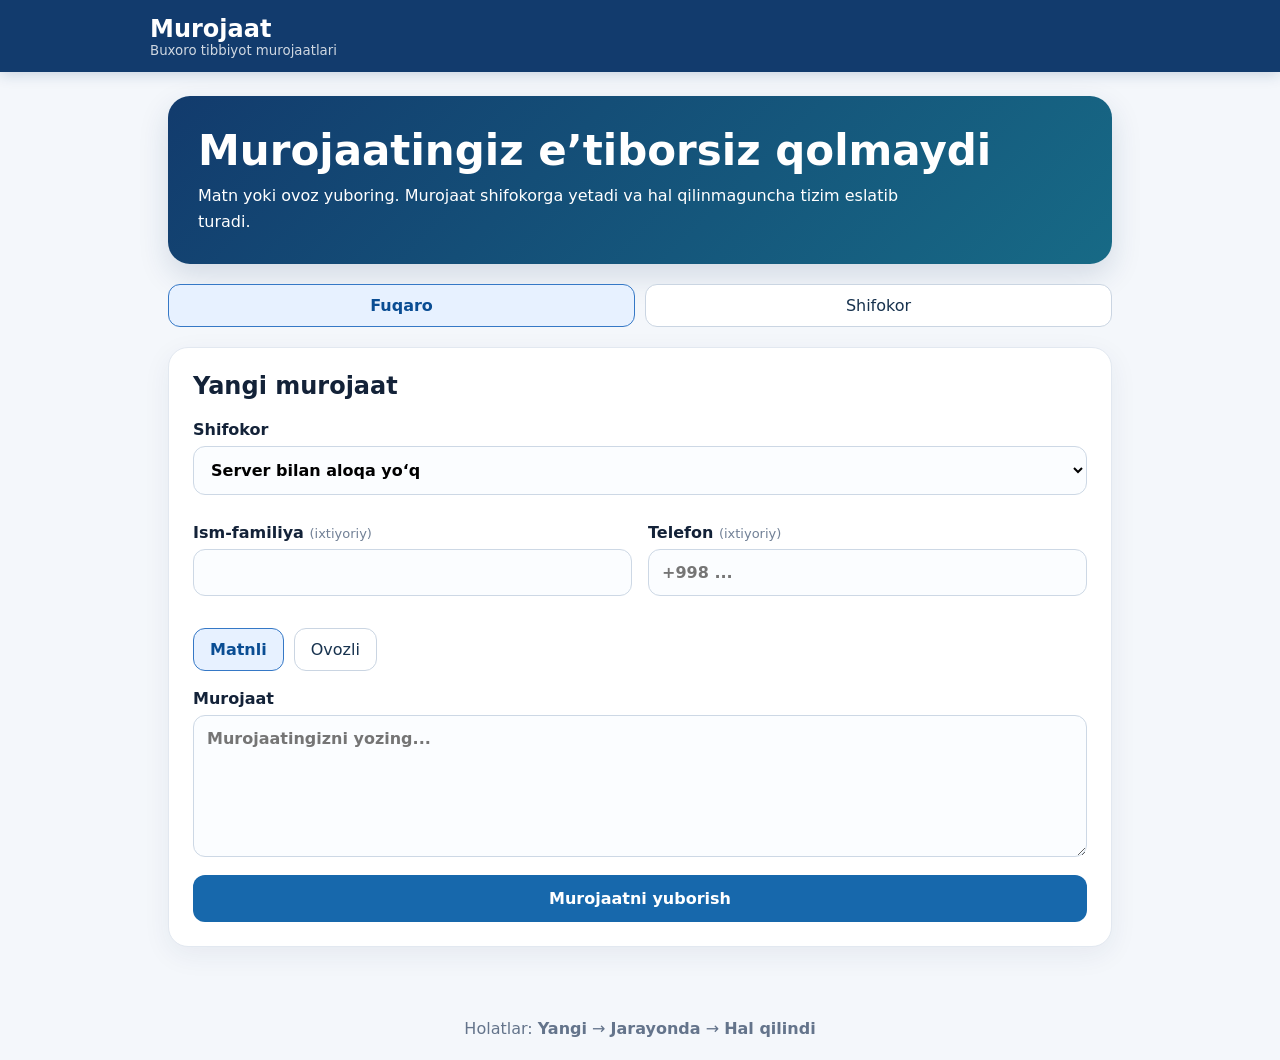
==== index.html @ 617c1271 "Build web PWA and Android APK app" ====
<!doctype html><html lang="uz"><head><meta charset="utf-8"><meta name="viewport" content="width=device-width,initial-scale=1,viewport-fit=cover"><meta name="theme-color" content="#123b6d"><title>Murojaat</title><link rel="manifest" href="/manifest.webmanifest"><link rel="stylesheet" href="/app.css"></head><body><header><div><b>Murojaat</b><small>Buxoro tibbiyot murojaatlari</small></div><button id="install" hidden>Ilovani o‘rnatish</button></header><main><section class="hero"><h1>Murojaatingiz e’tiborsiz qolmaydi</h1><p>Matn yoki ovoz yuboring. Murojaat shifokorga yetadi va hal qilinmaguncha tizim eslatib turadi.</p></section><nav><button class="tab active" data-tab="citizen">Fuqaro</button><button class="tab" data-tab="doctor">Shifokor</button></nav><section id="citizen" class="panel"><h2>Yangi murojaat</h2><label>Shifokor<select id="doctorSelect"><option>Yuklanmoqda...</option></select></label><div class="grid"><label>Ism-familiya <span>(ixtiyoriy)</span><input id="citizenName"></label><label>Telefon <span>(ixtiyoriy)</span><input id="citizenPhone" inputmode="tel" placeholder="+998 ..."></label></div><div class="mode"><button id="textMode" class="chosen">Matnli</button><button id="voiceMode">Ovozli</button></div><div id="textBox"><label>Murojaat<textarea id="message" rows="6" placeholder="Murojaatingizni yozing..."></textarea></label></div><div id="voiceBox" hidden><div class="rec"><button id="recordBtn">● Ovoz yozishni boshlash</button><b id="timer">00:00</b><audio id="preview" controls hidden></audio><p>Ovoz yozuvi 60 soniyagacha.</p></div></div><button id="submit" class="primary">Murojaatni yuborish</button><div id="result" class="notice" hidden></div></section><section id="doctor" class="panel" hidden><div id="loginBox"><h2>Shifokor kabineti</h2><label>Login<input id="login" autocomplete="username"></label><label>Parol<input id="password" type="password" autocomplete="current-password"></label><button id="loginBtn" class="primary">Kirish</button><div id="loginError" class="error"></div></div><div id="dashboard" hidden><div class="dashHead"><div><h2 id="doctorName">Shifokor</h2><small id="doctorSpec"></small></div><button id="logout">Chiqish</button></div><div class="stats"><div><b id="sNew">0</b><span>Yangi</span></div><div><b id="sWork">0</b><span>Jarayonda</span></div><div><b id="sDone">0</b><span>Hal qilindi</span></div></div><div id="alerts"></div><div class="filter"><button data-filter="open" class="chosen">Ochiq</button><button data-filter="all">Barchasi</button><button id="refresh">Yangilash</button></div><div id="appeals" class="cards"></div></div></section></main><footer>Holatlar: <b>Yangi</b> → <b>Jarayonda</b> → <b>Hal qilindi</b></footer><script src="/app.js"></script></body></html>
---- app.css ----
*{box-sizing:border-box}body{margin:0;font-family:Inter,system-ui,Arial;background:#f4f7fb;color:#132238}header{height:72px;padding:0 max(18px,calc((100% - 980px)/2));display:flex;align-items:center;justify-content:space-between;background:#123b6d;color:white;box-shadow:0 2px 14px #123b6d33}header b{font-size:24px}header small{display:block;opacity:.8}button,input,select,textarea{font:inherit}button{cursor:pointer;border:1px solid #cad5e2;background:white;border-radius:12px;padding:11px 16px;color:#17324e}main{max-width:980px;margin:auto;padding:24px 18px 50px}.hero{background:linear-gradient(135deg,#123b6d,#176a86);color:white;padding:30px;border-radius:22px;box-shadow:0 12px 30px #15395f25}.hero h1{margin:0 0 8px;font-size:clamp(26px,5vw,42px)}.hero p{margin:0;max-width:750px;line-height:1.6}nav{display:flex;gap:10px;margin:20px 0}.tab{flex:1}.tab.active,.chosen{background:#e7f1ff;border-color:#3578c6;color:#0a4d93;font-weight:700}.panel{background:white;border:1px solid #e2e8f0;border-radius:20px;padding:24px;box-shadow:0 8px 28px #1b335511}.panel h2{margin-top:0}label{display:block;font-weight:650;margin:14px 0}label span{font-weight:400;color:#718096;font-size:13px}input,select,textarea{width:100%;margin-top:7px;border:1px solid #cdd8e5;border-radius:12px;padding:13px;background:#fbfdff;outline:none}input:focus,select:focus,textarea:focus{border-color:#2e75bb;box-shadow:0 0 0 3px #2e75bb17}.grid{display:grid;grid-template-columns:1fr 1fr;gap:16px}.mode,.filter{display:flex;gap:10px;margin:18px 0}.primary{background:#1768ac;color:white;border:0;font-weight:700;width:100%;padding:14px}.rec{border:2px dashed #bfd0e1;border-radius:16px;padding:22px;text-align:center}.rec #recordBtn{background:#fff0f0;color:#b51f2c}.rec b{display:block;font-size:28px;margin:15px}.notice{margin-top:16px;padding:14px;border-radius:12px;background:#e9f8ef;color:#17663a}.error{color:#b42318;margin:12px 0}.dashHead{display:flex;justify-content:space-between;align-items:center}.dashHead h2{margin-bottom:2px}.stats{display:grid;grid-template-columns:repeat(3,1fr);gap:12px;margin:22px 0}.stats div{padding:17px;background:#f5f8fc;border-radius:15px;text-align:center}.stats b{display:block;font-size:28px}.stats span{font-size:13px;color:#65758b}.cards{display:grid;gap:14px}.card{border:1px solid #dce4ee;border-radius:16px;padding:18px}.cardTop{display:flex;justify-content:space-between;gap:10px}.badge{font-size:12px;padding:6px 10px;border-radius:999px;background:#edf2f7}.badge.new{background:#eaf2ff;color:#12549a}.badge.in_progress{background:#fff5d7;color:#835d00}.badge.resolved{background:#dcf8e8;color:#167044}.meta{color:#718096;font-size:13px;margin:8px 0}.actions{display:flex;gap:8px;flex-wrap:wrap;margin-top:12px}.actions .done{background:#13804b;color:white;border:0}.alert{padding:12px;margin:10px 0;background:#fff4db;border-left:4px solid #e9a800;border-radius:8px}.reminders{color:#a45b00;font-weight:700;font-size:13px}audio{width:100%}footer{text-align:center;padding:22px;color:#64748b}@media(max-width:650px){header{padding:0 14px}.grid{grid-template-columns:1fr}.panel{padding:18px}.hero{padding:23px}.stats div{padding:12px 5px}.cardTop{display:block}.cardTop .badge{display:inline-block;margin-top:6px}}
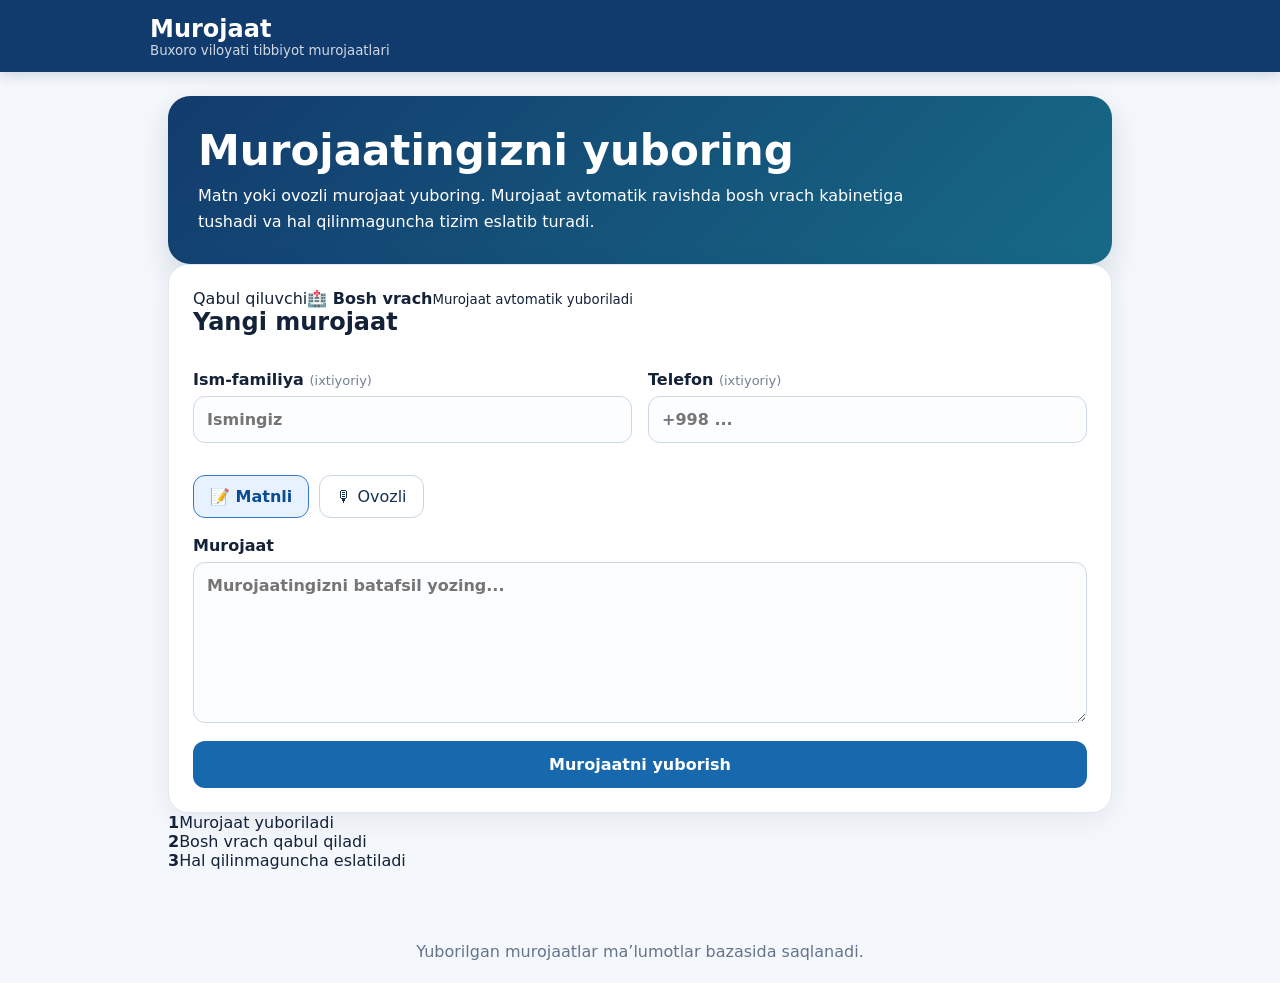
==== commit e874df26: "Make APK citizen-only submission app" ====
--- a/index.html
+++ b/index.html
@@ -1 +1 @@
-<!doctype html><html lang="uz"><head><meta charset="utf-8"><meta name="viewport" content="width=device-width,initial-scale=1,viewport-fit=cover"><meta name="theme-color" content="#123b6d"><title>Murojaat</title><link rel="manifest" href="/manifest.webmanifest"><link rel="stylesheet" href="/app.css"></head><body><header><div><b>Murojaat</b><small>Buxoro tibbiyot murojaatlari</small></div><button id="install" hidden>Ilovani o‘rnatish</button></header><main><section class="hero"><h1>Murojaatingiz e’tiborsiz qolmaydi</h1><p>Matn yoki ovoz yuboring. Murojaat shifokorga yetadi va hal qilinmaguncha tizim eslatib turadi.</p></section><nav><button class="tab active" data-tab="citizen">Fuqaro</button><button class="tab" data-tab="doctor">Shifokor</button></nav><section id="citizen" class="panel"><h2>Yangi murojaat</h2><label>Shifokor<select id="doctorSelect"><option>Yuklanmoqda...</option></select></label><div class="grid"><label>Ism-familiya <span>(ixtiyoriy)</span><input id="citizenName"></label><label>Telefon <span>(ixtiyoriy)</span><input id="citizenPhone" inputmode="tel" placeholder="+998 ..."></label></div><div class="mode"><button id="textMode" class="chosen">Matnli</button><button id="voiceMode">Ovozli</button></div><div id="textBox"><label>Murojaat<textarea id="message" rows="6" placeholder="Murojaatingizni yozing..."></textarea></label></div><div id="voiceBox" hidden><div class="rec"><button id="recordBtn">● Ovoz yozishni boshlash</button><b id="timer">00:00</b><audio id="preview" controls hidden></audio><p>Ovoz yozuvi 60 soniyagacha.</p></div></div><button id="submit" class="primary">Murojaatni yuborish</button><div id="result" class="notice" hidden></div></section><section id="doctor" class="panel" hidden><div id="loginBox"><h2>Shifokor kabineti</h2><label>Login<input id="login" autocomplete="username"></label><label>Parol<input id="password" type="password" autocomplete="current-password"></label><button id="loginBtn" class="primary">Kirish</button><div id="loginError" class="error"></div></div><div id="dashboard" hidden><div class="dashHead"><div><h2 id="doctorName">Shifokor</h2><small id="doctorSpec"></small></div><button id="logout">Chiqish</button></div><div class="stats"><div><b id="sNew">0</b><span>Yangi</span></div><div><b id="sWork">0</b><span>Jarayonda</span></div><div><b id="sDone">0</b><span>Hal qilindi</span></div></div><div id="alerts"></div><div class="filter"><button data-filter="open" class="chosen">Ochiq</button><button data-filter="all">Barchasi</button><button id="refresh">Yangilash</button></div><div id="appeals" class="cards"></div></div></section></main><footer>Holatlar: <b>Yangi</b> → <b>Jarayonda</b> → <b>Hal qilindi</b></footer><script src="/app.js"></script></body></html>+<!doctype html><html lang="uz"><head><meta charset="utf-8"><meta name="viewport" content="width=device-width,initial-scale=1,viewport-fit=cover"><meta name="theme-color" content="#123b6d"><title>Murojaat yuborish</title><link rel="manifest" href="/manifest.webmanifest"><link rel="stylesheet" href="/app.css"></head><body><header><div><b>Murojaat</b><small>Buxoro viloyati tibbiyot murojaatlari</small></div><button id="install" hidden>Ilovani o‘rnatish</button></header><main><section class="hero"><h1>Murojaatingizni yuboring</h1><p>Matn yoki ovozli murojaat yuboring. Murojaat avtomatik ravishda bosh vrach kabinetiga tushadi va hal qilinmaguncha tizim eslatib turadi.</p></section><section class="panel citizenOnly"><div class="receiver"><span>Qabul qiluvchi</span><b>🏥 Bosh vrach</b><small>Murojaat avtomatik yuboriladi</small></div><h2>Yangi murojaat</h2><div class="grid"><label>Ism-familiya <span>(ixtiyoriy)</span><input id="citizenName" autocomplete="name" placeholder="Ismingiz"></label><label>Telefon <span>(ixtiyoriy)</span><input id="citizenPhone" inputmode="tel" autocomplete="tel" placeholder="+998 ..."></label></div><div class="mode"><button id="textMode" class="chosen">📝 Matnli</button><button id="voiceMode">🎙 Ovozli</button></div><div id="textBox"><label>Murojaat<textarea id="message" rows="7" maxlength="4000" placeholder="Murojaatingizni batafsil yozing..."></textarea></label></div><div id="voiceBox" hidden><div class="rec"><button id="recordBtn">● Ovoz yozishni boshlash</button><b id="timer">00:00</b><audio id="preview" controls hidden></audio><p>Ovoz yozuvi 60 soniyagacha.</p></div></div><button id="submit" class="primary">Murojaatni yuborish</button><div id="result" class="notice" hidden></div></section><section class="infoStrip"><div><b>1</b><span>Murojaat yuboriladi</span></div><div><b>2</b><span>Bosh vrach qabul qiladi</span></div><div><b>3</b><span>Hal qilinmaguncha eslatiladi</span></div></section></main><footer>Yuborilgan murojaatlar ma’lumotlar bazasida saqlanadi.</footer><script src="/app.js"></script></body></html>
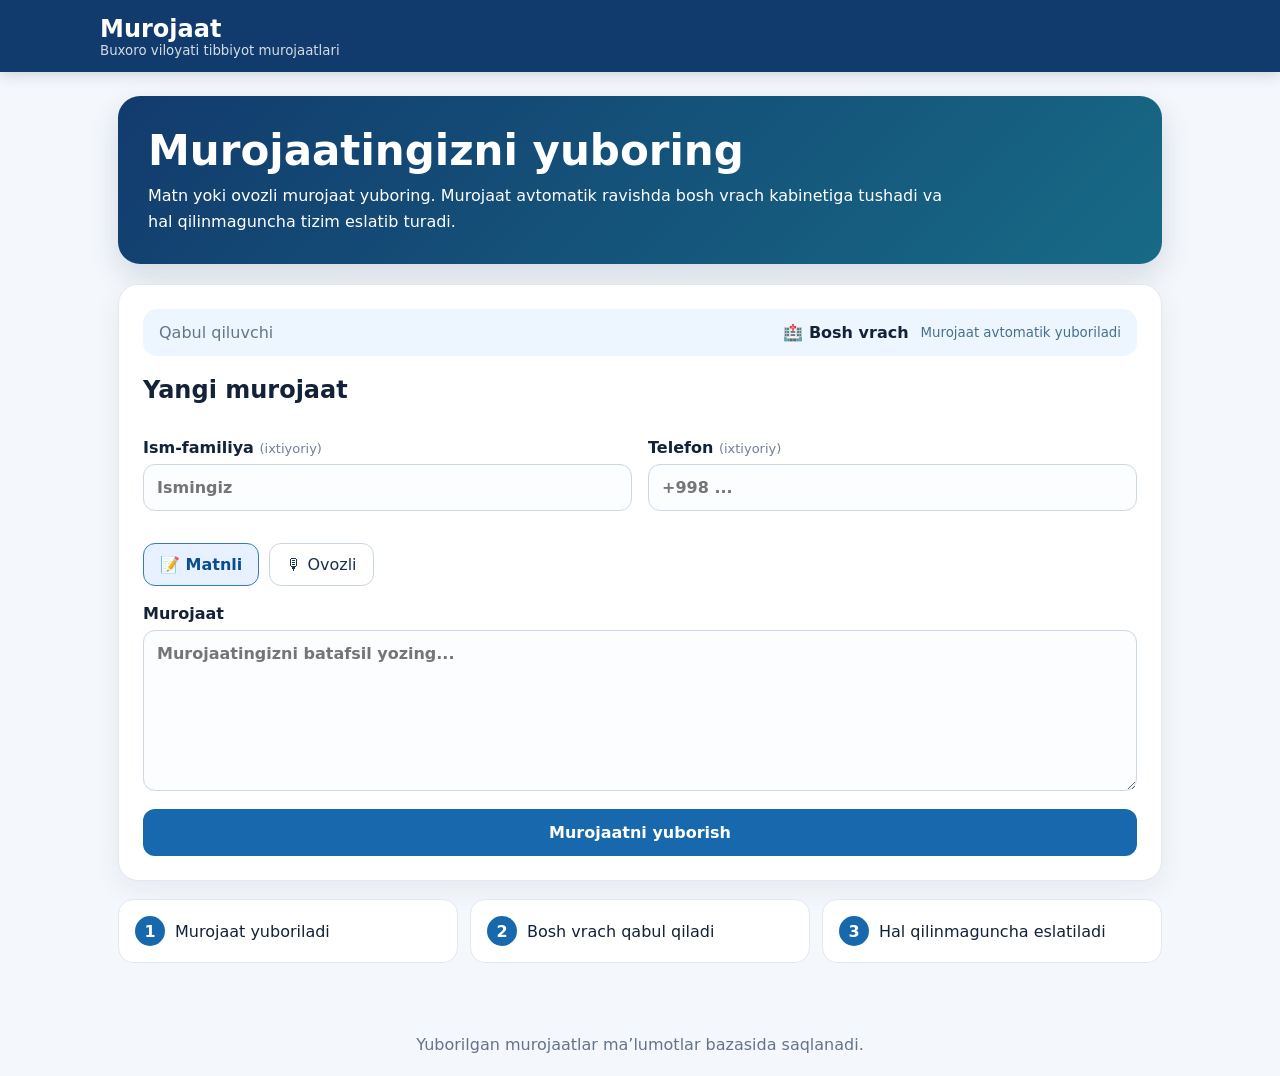
==== commit 4dc30249: "Use deploy-safe relative asset paths" ====
--- a/index.html
+++ b/index.html
@@ -1 +1 @@
-<!doctype html><html lang="uz"><head><meta charset="utf-8"><meta name="viewport" content="width=device-width,initial-scale=1,viewport-fit=cover"><meta name="theme-color" content="#123b6d"><title>Murojaat yuborish</title><link rel="manifest" href="/manifest.webmanifest"><link rel="stylesheet" href="/app.css"></head><body><header><div><b>Murojaat</b><small>Buxoro viloyati tibbiyot murojaatlari</small></div><button id="install" hidden>Ilovani o‘rnatish</button></header><main><section class="hero"><h1>Murojaatingizni yuboring</h1><p>Matn yoki ovozli murojaat yuboring. Murojaat avtomatik ravishda bosh vrach kabinetiga tushadi va hal qilinmaguncha tizim eslatib turadi.</p></section><section class="panel citizenOnly"><div class="receiver"><span>Qabul qiluvchi</span><b>🏥 Bosh vrach</b><small>Murojaat avtomatik yuboriladi</small></div><h2>Yangi murojaat</h2><div class="grid"><label>Ism-familiya <span>(ixtiyoriy)</span><input id="citizenName" autocomplete="name" placeholder="Ismingiz"></label><label>Telefon <span>(ixtiyoriy)</span><input id="citizenPhone" inputmode="tel" autocomplete="tel" placeholder="+998 ..."></label></div><div class="mode"><button id="textMode" class="chosen">📝 Matnli</button><button id="voiceMode">🎙 Ovozli</button></div><div id="textBox"><label>Murojaat<textarea id="message" rows="7" maxlength="4000" placeholder="Murojaatingizni batafsil yozing..."></textarea></label></div><div id="voiceBox" hidden><div class="rec"><button id="recordBtn">● Ovoz yozishni boshlash</button><b id="timer">00:00</b><audio id="preview" controls hidden></audio><p>Ovoz yozuvi 60 soniyagacha.</p></div></div><button id="submit" class="primary">Murojaatni yuborish</button><div id="result" class="notice" hidden></div></section><section class="infoStrip"><div><b>1</b><span>Murojaat yuboriladi</span></div><div><b>2</b><span>Bosh vrach qabul qiladi</span></div><div><b>3</b><span>Hal qilinmaguncha eslatiladi</span></div></section></main><footer>Yuborilgan murojaatlar ma’lumotlar bazasida saqlanadi.</footer><script src="/app.js"></script></body></html>+<!doctype html><html lang="uz"><head><meta charset="utf-8"><meta name="viewport" content="width=device-width,initial-scale=1,viewport-fit=cover"><meta name="theme-color" content="#123b6d"><title>Murojaat yuborish</title><link rel="manifest" href="./manifest.webmanifest"><link rel="stylesheet" href="./app.css"></head><body><header><div><b>Murojaat</b><small>Buxoro viloyati tibbiyot murojaatlari</small></div><button id="install" hidden>Ilovani o‘rnatish</button></header><main><section class="hero"><h1>Murojaatingizni yuboring</h1><p>Matn yoki ovozli murojaat yuboring. Murojaat avtomatik ravishda bosh vrach kabinetiga tushadi va hal qilinmaguncha tizim eslatib turadi.</p></section><section class="panel citizenOnly"><div class="receiver"><span>Qabul qiluvchi</span><b>🏥 Bosh vrach</b><small>Murojaat avtomatik yuboriladi</small></div><h2>Yangi murojaat</h2><div class="grid"><label>Ism-familiya <span>(ixtiyoriy)</span><input id="citizenName" autocomplete="name" placeholder="Ismingiz"></label><label>Telefon <span>(ixtiyoriy)</span><input id="citizenPhone" inputmode="tel" autocomplete="tel" placeholder="+998 ..."></label></div><div class="mode"><button id="textMode" class="chosen">📝 Matnli</button><button id="voiceMode">🎙 Ovozli</button></div><div id="textBox"><label>Murojaat<textarea id="message" rows="7" maxlength="4000" placeholder="Murojaatingizni batafsil yozing..."></textarea></label></div><div id="voiceBox" hidden><div class="rec"><button id="recordBtn">● Ovoz yozishni boshlash</button><b id="timer">00:00</b><audio id="preview" controls hidden></audio><p>Ovoz yozuvi 60 soniyagacha.</p></div></div><button id="submit" class="primary">Murojaatni yuborish</button><div id="result" class="notice" hidden></div></section><section class="infoStrip"><div><b>1</b><span>Murojaat yuboriladi</span></div><div><b>2</b><span>Bosh vrach qabul qiladi</span></div><div><b>3</b><span>Hal qilinmaguncha eslatiladi</span></div></section></main><footer>Yuborilgan murojaatlar ma’lumotlar bazasida saqlanadi.</footer><script src="./app.js"></script></body></html>
--- a/app.css
+++ b/app.css
@@ -1 +1 @@
-*{box-sizing:border-box}body{margin:0;font-family:Inter,system-ui,Arial;background:#f4f7fb;color:#132238}header{height:72px;padding:0 max(18px,calc((100% - 980px)/2));display:flex;align-items:center;justify-content:space-between;background:#123b6d;color:white;box-shadow:0 2px 14px #123b6d33}header b{font-size:24px}header small{display:block;opacity:.8}button,input,select,textarea{font:inherit}button{cursor:pointer;border:1px solid #cad5e2;background:white;border-radius:12px;padding:11px 16px;color:#17324e}main{max-width:980px;margin:auto;padding:24px 18px 50px}.hero{background:linear-gradient(135deg,#123b6d,#176a86);color:white;padding:30px;border-radius:22px;box-shadow:0 12px 30px #15395f25}.hero h1{margin:0 0 8px;font-size:clamp(26px,5vw,42px)}.hero p{margin:0;max-width:750px;line-height:1.6}nav{display:flex;gap:10px;margin:20px 0}.tab{flex:1}.tab.active,.chosen{background:#e7f1ff;border-color:#3578c6;color:#0a4d93;font-weight:700}.panel{background:white;border:1px solid #e2e8f0;border-radius:20px;padding:24px;box-shadow:0 8px 28px #1b335511}.panel h2{margin-top:0}label{display:block;font-weight:650;margin:14px 0}label span{font-weight:400;color:#718096;font-size:13px}input,select,textarea{width:100%;margin-top:7px;border:1px solid #cdd8e5;border-radius:12px;padding:13px;background:#fbfdff;outline:none}input:focus,select:focus,textarea:focus{border-color:#2e75bb;box-shadow:0 0 0 3px #2e75bb17}.grid{display:grid;grid-template-columns:1fr 1fr;gap:16px}.mode,.filter{display:flex;gap:10px;margin:18px 0}.primary{background:#1768ac;color:white;border:0;font-weight:700;width:100%;padding:14px}.rec{border:2px dashed #bfd0e1;border-radius:16px;padding:22px;text-align:center}.rec #recordBtn{background:#fff0f0;color:#b51f2c}.rec b{display:block;font-size:28px;margin:15px}.notice{margin-top:16px;padding:14px;border-radius:12px;background:#e9f8ef;color:#17663a}.error{color:#b42318;margin:12px 0}.dashHead{display:flex;justify-content:space-between;align-items:center}.dashHead h2{margin-bottom:2px}.stats{display:grid;grid-template-columns:repeat(3,1fr);gap:12px;margin:22px 0}.stats div{padding:17px;background:#f5f8fc;border-radius:15px;text-align:center}.stats b{display:block;font-size:28px}.stats span{font-size:13px;color:#65758b}.cards{display:grid;gap:14px}.card{border:1px solid #dce4ee;border-radius:16px;padding:18px}.cardTop{display:flex;justify-content:space-between;gap:10px}.badge{font-size:12px;padding:6px 10px;border-radius:999px;background:#edf2f7}.badge.new{background:#eaf2ff;color:#12549a}.badge.in_progress{background:#fff5d7;color:#835d00}.badge.resolved{background:#dcf8e8;color:#167044}.meta{color:#718096;font-size:13px;margin:8px 0}.actions{display:flex;gap:8px;flex-wrap:wrap;margin-top:12px}.actions .done{background:#13804b;color:white;border:0}.alert{padding:12px;margin:10px 0;background:#fff4db;border-left:4px solid #e9a800;border-radius:8px}.reminders{color:#a45b00;font-weight:700;font-size:13px}audio{width:100%}footer{text-align:center;padding:22px;color:#64748b}@media(max-width:650px){header{padding:0 14px}.grid{grid-template-columns:1fr}.panel{padding:18px}.hero{padding:23px}.stats div{padding:12px 5px}.cardTop{display:block}.cardTop .badge{display:inline-block;margin-top:6px}}+*{box-sizing:border-box}body{margin:0;font-family:Inter,system-ui,-apple-system,Segoe UI,Arial;background:#f4f7fb;color:#132238}header{min-height:72px;padding:10px max(18px,calc((100% - 1080px)/2));display:flex;align-items:center;justify-content:space-between;background:#123b6d;color:white;box-shadow:0 2px 14px #123b6d33}header b{font-size:24px}header small{display:block;opacity:.82}button,input,select,textarea{font:inherit}button{cursor:pointer;border:1px solid #cad5e2;background:white;border-radius:12px;padding:11px 16px;color:#17324e}button:disabled{opacity:.55;cursor:not-allowed}main{max-width:1080px;margin:auto;padding:24px 18px 50px}.hero{background:linear-gradient(135deg,#123b6d,#176a86);color:white;padding:30px;border-radius:22px;box-shadow:0 12px 30px #15395f25}.hero h1{margin:0 0 8px;font-size:clamp(26px,5vw,42px)}.hero p{margin:0;max-width:800px;line-height:1.6}.panel{background:white;border:1px solid #e2e8f0;border-radius:20px;padding:24px;box-shadow:0 8px 28px #1b335511}.citizenOnly{margin-top:20px}.panel h2{margin-top:0}label{display:block;font-weight:650;margin:14px 0}label span{font-weight:400;color:#718096;font-size:13px}input,select,textarea{width:100%;margin-top:7px;border:1px solid #cdd8e5;border-radius:12px;padding:13px;background:#fbfdff;outline:none}input:focus,select:focus,textarea:focus{border-color:#2e75bb;box-shadow:0 0 0 3px #2e75bb17}.grid{display:grid;grid-template-columns:1fr 1fr;gap:16px}.mode,.filter{display:flex;gap:10px;margin:18px 0;flex-wrap:wrap}.chosen{background:#e7f1ff;border-color:#3578c6;color:#0a4d93;font-weight:700}.primary{background:#1768ac;color:white;border:0;font-weight:700;width:100%;padding:14px}.rec{border:2px dashed #bfd0e1;border-radius:16px;padding:22px;text-align:center}.rec #recordBtn{background:#fff0f0;color:#b51f2c}.rec b{display:block;font-size:28px;margin:15px}.notice{margin-top:16px;padding:14px;border-radius:12px;background:#e9f8ef;color:#17663a}.error{color:#b42318;margin:12px 0}.receiver{display:flex;align-items:center;gap:12px;padding:14px 16px;background:#edf6ff;border-radius:14px;margin-bottom:20px}.receiver span{color:#63768c}.receiver b{margin-left:auto}.receiver small{color:#47708f}.infoStrip{display:grid;grid-template-columns:repeat(3,1fr);gap:12px;margin-top:18px}.infoStrip div{background:white;border:1px solid #e2e8f0;border-radius:15px;padding:16px;display:flex;align-items:center;gap:10px}.infoStrip b{display:grid;place-items:center;width:30px;height:30px;border-radius:50%;background:#1768ac;color:white}.portalLayout{display:grid;grid-template-columns:260px 1fr;gap:18px;margin-top:20px}.side{background:#123b6d;color:white;border-radius:20px;padding:20px;height:max-content;position:sticky;top:18px}.side h2{margin:0}.side small{display:block;opacity:.8;margin:5px 0 22px}.side button{width:100%;margin-top:10px}.dashHead{display:flex;justify-content:space-between;align-items:center;gap:14px}.dashHead h2{margin-bottom:2px}.rolePill{display:inline-block;background:#e7f1ff;color:#0a4d93;border-radius:999px;padding:6px 10px;font-size:12px;font-weight:700}.stats{display:grid;grid-template-columns:repeat(4,1fr);gap:12px;margin:22px 0}.stats div{padding:17px;background:#f5f8fc;border-radius:15px;text-align:center}.stats b{display:block;font-size:28px}.stats span{font-size:13px;color:#65758b}.cards{display:grid;gap:14px}.card{border:1px solid #dce4ee;border-radius:16px;padding:18px;background:white}.cardTop{display:flex;justify-content:space-between;gap:10px}.badge{font-size:12px;padding:6px 10px;border-radius:999px;background:#edf2f7}.badge.new{background:#eaf2ff;color:#12549a}.badge.in_progress{background:#fff5d7;color:#835d00}.badge.resolved{background:#dcf8e8;color:#167044}.meta{color:#718096;font-size:13px;margin:8px 0}.actions{display:flex;gap:8px;flex-wrap:wrap;margin-top:12px}.actions .done{background:#13804b;color:white;border:0}.alert{padding:12px;margin:10px 0;background:#fff4db;border-left:4px solid #e9a800;border-radius:8px}.reminders{color:#a45b00;font-weight:700;font-size:13px}audio{width:100%}.loginWrap{max-width:460px;margin:50px auto}.loginWrap .panel{padding:28px}.portalTop{background:#0c315a}.monitorBanner{padding:13px 16px;background:#eef8f2;color:#17663a;border-radius:12px;margin:12px 0}footer{text-align:center;padding:22px;color:#64748b}@media(max-width:760px){header{padding:10px 14px}.grid{grid-template-columns:1fr}.panel{padding:18px}.hero{padding:23px}.receiver{display:block}.receiver>*{display:block;margin:3px 0!important}.infoStrip,.stats{grid-template-columns:1fr}.portalLayout{grid-template-columns:1fr}.side{position:static}.stats{grid-template-columns:repeat(2,1fr)}.cardTop{display:block}.cardTop .badge{display:inline-block;margin-top:6px}}
